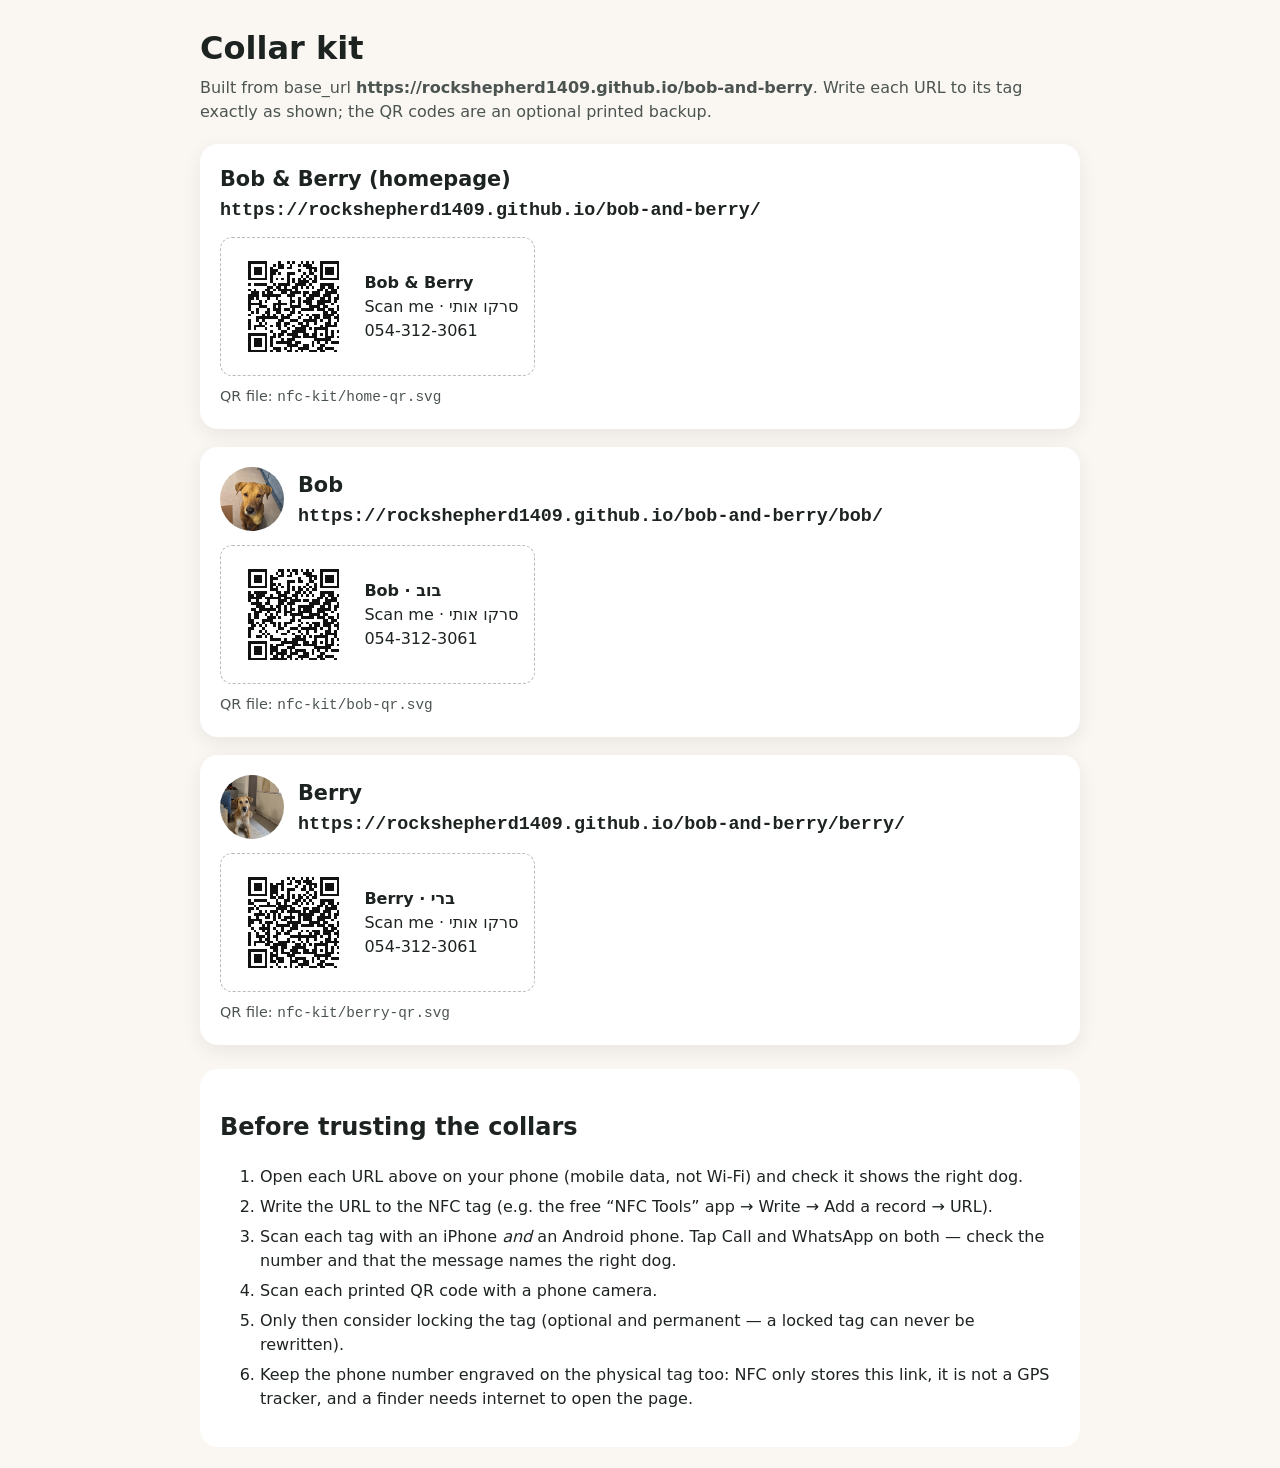
==== nfc-kit/index.html @ 7f9b74b9 "Bob & Berry NFC collar pages Static bilingual (English/Hebrew) site for Bob and Berry's NFC collar t" ====
<!doctype html><html lang="en"><head><meta charset="utf-8">
<meta name="viewport" content="width=device-width, initial-scale=1"><meta name="robots" content="noindex">
<title>Collar kit — Bob &amp; Berry</title>
<style>
body{font:16px/1.5 system-ui,-apple-system,"Segoe UI",Roboto,sans-serif;margin:0;padding:24px;background:#faf7f2;color:#1d2321}
main{max-width:880px;margin:0 auto} h1{margin:0 0 4px} .lead{color:#4b5451;margin:0 0 20px}
.kit-card{background:#fff;border-radius:18px;padding:20px;margin:0 0 18px;box-shadow:0 6px 20px rgba(0,0,0,.07);break-inside:avoid}
.kit-card header{display:flex;gap:14px;align-items:center} .kit-card img{width:64px;height:64px;border-radius:50%;object-fit:cover}
.kit-card h2{margin:0;font-size:1.3rem} .url{font:700 1.15rem/1.3 ui-monospace,Consolas,monospace;margin:4px 0 0;word-break:break-all;user-select:all}
.print-label{display:inline-flex;gap:14px;align-items:center;border:1.5px dashed #bbb;border-radius:12px;padding:12px 16px;margin-top:14px}
.qr svg{width:30mm;height:30mm;display:block} .file{color:#4b5451;font-size:.9rem;margin:10px 0 0}
ol li{margin:6px 0} .box{background:#fff;border-radius:18px;padding:20px;margin-top:24px}
@media print{body{background:#fff;padding:0} .box,.lead{display:none} .kit-card{box-shadow:none;border:1px solid #ddd}}
</style></head><body><main>
<h1>Collar kit</h1>
<p class="lead">Built from base_url <strong>https://rockshepherd1409.github.io/bob-and-berry</strong>. Write each URL to its tag exactly as shown; the QR codes are an optional printed backup.</p>
<section class="kit-card">
<header><div><h2>Bob &amp; Berry (homepage)</h2><p class="url">https://rockshepherd1409.github.io/bob-and-berry/</p></div></header>
<div class="print-label">
  <div class="qr"><svg xmlns="http://www.w3.org/2000/svg" viewBox="0 0 41 41" shape-rendering="crispEdges" role="img"><title>QR code for https://rockshepherd1409.github.io/bob-and-berry/</title><rect width="41" height="41" fill="#ffffff"/><path d="M4,4h7v1h-7zM15,4h1v1h-1zM18,4h1v1h-1zM20,4h1v1h-1zM23,4h1v1h-1zM25,4h1v1h-1zM27,4h1v1h-1zM30,4h7v1h-7zM4,5h1v1h-1zM10,5h1v1h-1zM13,5h1v1h-1zM15,5h2v1h-2zM19,5h1v1h-1zM22,5h1v1h-1zM24,5h3v1h-3zM30,5h1v1h-1zM36,5h1v1h-1zM4,6h1v1h-1zM6,6h3v1h-3zM10,6h1v1h-1zM12,6h1v1h-1zM15,6h2v1h-2zM18,6h2v1h-2zM25,6h4v1h-4zM30,6h1v1h-1zM32,6h3v1h-3zM36,6h1v1h-1zM4,7h1v1h-1zM6,7h3v1h-3zM10,7h1v1h-1zM12,7h3v1h-3zM22,7h1v1h-1zM26,7h1v1h-1zM28,7h1v1h-1zM30,7h1v1h-1zM32,7h3v1h-3zM36,7h1v1h-1zM4,8h1v1h-1zM6,8h3v1h-3zM10,8h1v1h-1zM12,8h2v1h-2zM15,8h1v1h-1zM18,8h3v1h-3zM24,8h1v1h-1zM26,8h2v1h-2zM30,8h1v1h-1zM32,8h3v1h-3zM36,8h1v1h-1zM4,9h1v1h-1zM10,9h1v1h-1zM12,9h1v1h-1zM18,9h1v1h-1zM23,9h1v1h-1zM25,9h1v1h-1zM28,9h1v1h-1zM30,9h1v1h-1zM36,9h1v1h-1zM4,10h7v1h-7zM12,10h1v1h-1zM14,10h1v1h-1zM16,10h1v1h-1zM18,10h1v1h-1zM20,10h1v1h-1zM22,10h1v1h-1zM24,10h1v1h-1zM26,10h1v1h-1zM28,10h1v1h-1zM30,10h7v1h-7zM12,11h1v1h-1zM18,11h1v1h-1zM20,11h1v1h-1zM22,11h4v1h-4zM27,11h2v1h-2zM4,12h1v1h-1zM6,12h5v1h-5zM13,12h1v1h-1zM15,12h4v1h-4zM21,12h4v1h-4zM26,12h1v1h-1zM30,12h5v1h-5zM11,13h2v1h-2zM14,13h2v1h-2zM17,13h1v1h-1zM20,13h2v1h-2zM23,13h1v1h-1zM25,13h1v1h-1zM27,13h1v1h-1zM30,13h2v1h-2zM33,13h2v1h-2zM36,13h1v1h-1zM4,14h1v1h-1zM6,14h1v1h-1zM10,14h2v1h-2zM13,14h1v1h-1zM15,14h5v1h-5zM21,14h1v1h-1zM29,14h2v1h-2zM32,14h1v1h-1zM34,14h2v1h-2zM5,15h3v1h-3zM9,15h1v1h-1zM11,15h2v1h-2zM16,15h2v1h-2zM19,15h4v1h-4zM24,15h2v1h-2zM27,15h3v1h-3zM32,15h4v1h-4zM4,16h4v1h-4zM9,16h7v1h-7zM18,16h3v1h-3zM24,16h1v1h-1zM26,16h4v1h-4zM31,16h3v1h-3zM36,16h1v1h-1zM4,17h2v1h-2zM7,17h1v1h-1zM11,17h1v1h-1zM14,17h1v1h-1zM19,17h1v1h-1zM22,17h1v1h-1zM25,17h3v1h-3zM30,17h2v1h-2zM33,17h1v1h-1zM35,17h2v1h-2zM4,18h1v1h-1zM8,18h1v1h-1zM10,18h1v1h-1zM15,18h1v1h-1zM19,18h2v1h-2zM22,18h1v1h-1zM24,18h3v1h-3zM29,18h5v1h-5zM35,18h1v1h-1zM4,19h5v1h-5zM13,19h5v1h-5zM19,19h1v1h-1zM22,19h1v1h-1zM25,19h2v1h-2zM29,19h3v1h-3zM34,19h1v1h-1zM4,20h1v1h-1zM8,20h3v1h-3zM13,20h1v1h-1zM15,20h1v1h-1zM19,20h4v1h-4zM26,20h4v1h-4zM31,20h2v1h-2zM36,20h1v1h-1zM4,21h1v1h-1zM7,21h1v1h-1zM11,21h1v1h-1zM13,21h3v1h-3zM17,21h2v1h-2zM20,21h1v1h-1zM23,21h5v1h-5zM29,21h3v1h-3zM33,21h2v1h-2zM36,21h1v1h-1zM5,22h1v1h-1zM7,22h1v1h-1zM10,22h2v1h-2zM14,22h2v1h-2zM19,22h2v1h-2zM22,22h1v1h-1zM31,22h2v1h-2zM34,22h2v1h-2zM4,23h1v1h-1zM9,23h1v1h-1zM11,23h1v1h-1zM13,23h1v1h-1zM16,23h1v1h-1zM18,23h2v1h-2zM23,23h1v1h-1zM25,23h1v1h-1zM27,23h3v1h-3zM31,23h4v1h-4zM36,23h1v1h-1zM7,24h8v1h-8zM16,24h3v1h-3zM22,24h1v1h-1zM26,24h1v1h-1zM28,24h2v1h-2zM31,24h3v1h-3zM35,24h2v1h-2zM4,25h1v1h-1zM7,25h1v1h-1zM9,25h1v1h-1zM15,25h2v1h-2zM19,25h3v1h-3zM24,25h5v1h-5zM30,25h1v1h-1zM33,25h1v1h-1zM36,25h1v1h-1zM4,26h1v1h-1zM8,26h1v1h-1zM10,26h1v1h-1zM14,26h2v1h-2zM17,26h2v1h-2zM22,26h2v1h-2zM25,26h1v1h-1zM28,26h1v1h-1zM32,26h2v1h-2zM35,26h1v1h-1zM4,27h1v1h-1zM6,27h4v1h-4zM12,27h1v1h-1zM14,27h2v1h-2zM17,27h1v1h-1zM20,27h1v1h-1zM23,27h3v1h-3zM30,27h1v1h-1zM32,27h4v1h-4zM4,28h1v1h-1zM6,28h1v1h-1zM10,28h1v1h-1zM15,28h1v1h-1zM18,28h1v1h-1zM21,28h4v1h-4zM26,28h1v1h-1zM28,28h5v1h-5zM12,29h1v1h-1zM16,29h2v1h-2zM20,29h5v1h-5zM28,29h1v1h-1zM32,29h1v1h-1zM34,29h1v1h-1zM36,29h1v1h-1zM4,30h7v1h-7zM13,30h1v1h-1zM15,30h2v1h-2zM18,30h4v1h-4zM24,30h2v1h-2zM27,30h2v1h-2zM30,30h1v1h-1zM32,30h1v1h-1zM34,30h1v1h-1zM4,31h1v1h-1zM10,31h1v1h-1zM12,31h2v1h-2zM15,31h1v1h-1zM20,31h3v1h-3zM24,31h5v1h-5zM32,31h3v1h-3zM36,31h1v1h-1zM4,32h1v1h-1zM6,32h3v1h-3zM10,32h1v1h-1zM12,32h1v1h-1zM16,32h1v1h-1zM18,32h3v1h-3zM28,32h6v1h-6zM4,33h1v1h-1zM6,33h3v1h-3zM10,33h1v1h-1zM12,33h1v1h-1zM14,33h6v1h-6zM21,33h2v1h-2zM27,33h1v1h-1zM29,33h1v1h-1zM32,33h1v1h-1zM34,33h3v1h-3zM4,34h1v1h-1zM6,34h3v1h-3zM10,34h1v1h-1zM12,34h1v1h-1zM18,34h4v1h-4zM24,34h2v1h-2zM27,34h1v1h-1zM30,34h2v1h-2zM4,35h1v1h-1zM10,35h1v1h-1zM13,35h3v1h-3zM17,35h1v1h-1zM19,35h1v1h-1zM22,35h4v1h-4zM29,35h2v1h-2zM32,35h3v1h-3zM4,36h7v1h-7zM12,36h1v1h-1zM14,36h2v1h-2zM18,36h2v1h-2zM21,36h1v1h-1zM23,36h1v1h-1zM26,36h3v1h-3zM30,36h2v1h-2zM35,36h1v1h-1z" fill="#111111"/></svg></div>
  <p><strong>Bob &amp; Berry</strong><br>
  Scan me · סרקו אותי<br><span dir="ltr">054-312-3061</span></p>
</div>
<p class="file">QR file: <code>nfc-kit/home-qr.svg</code></p>
</section><section class="kit-card">
<header><img src="../public/photos/bob/sitting-c17e12-480.jpg" alt="" style="object-position:50% 52%"><div><h2>Bob</h2><p class="url">https://rockshepherd1409.github.io/bob-and-berry/bob/</p></div></header>
<div class="print-label">
  <div class="qr"><svg xmlns="http://www.w3.org/2000/svg" viewBox="0 0 41 41" shape-rendering="crispEdges" role="img"><title>QR code for https://rockshepherd1409.github.io/bob-and-berry/bob/</title><rect width="41" height="41" fill="#ffffff"/><path d="M4,4h7v1h-7zM15,4h2v1h-2zM18,4h1v1h-1zM20,4h2v1h-2zM23,4h1v1h-1zM25,4h1v1h-1zM27,4h1v1h-1zM30,4h7v1h-7zM4,5h1v1h-1zM10,5h1v1h-1zM14,5h1v1h-1zM16,5h1v1h-1zM19,5h1v1h-1zM21,5h1v1h-1zM24,5h3v1h-3zM30,5h1v1h-1zM36,5h1v1h-1zM4,6h1v1h-1zM6,6h3v1h-3zM10,6h1v1h-1zM12,6h1v1h-1zM15,6h2v1h-2zM18,6h2v1h-2zM25,6h4v1h-4zM30,6h1v1h-1zM32,6h3v1h-3zM36,6h1v1h-1zM4,7h1v1h-1zM6,7h3v1h-3zM10,7h1v1h-1zM12,7h3v1h-3zM22,7h1v1h-1zM26,7h1v1h-1zM28,7h1v1h-1zM30,7h1v1h-1zM32,7h3v1h-3zM36,7h1v1h-1zM4,8h1v1h-1zM6,8h3v1h-3zM10,8h1v1h-1zM12,8h1v1h-1zM18,8h3v1h-3zM22,8h2v1h-2zM26,8h2v1h-2zM30,8h1v1h-1zM32,8h3v1h-3zM36,8h1v1h-1zM4,9h1v1h-1zM10,9h1v1h-1zM12,9h2v1h-2zM15,9h1v1h-1zM18,9h1v1h-1zM25,9h1v1h-1zM28,9h1v1h-1zM30,9h1v1h-1zM36,9h1v1h-1zM4,10h7v1h-7zM12,10h1v1h-1zM14,10h1v1h-1zM16,10h1v1h-1zM18,10h1v1h-1zM20,10h1v1h-1zM22,10h1v1h-1zM24,10h1v1h-1zM26,10h1v1h-1zM28,10h1v1h-1zM30,10h7v1h-7zM12,11h3v1h-3zM18,11h1v1h-1zM20,11h1v1h-1zM22,11h2v1h-2zM25,11h1v1h-1zM27,11h2v1h-2zM4,12h1v1h-1zM6,12h5v1h-5zM14,12h2v1h-2zM17,12h2v1h-2zM21,12h2v1h-2zM24,12h1v1h-1zM26,12h1v1h-1zM30,12h5v1h-5zM4,13h2v1h-2zM7,13h3v1h-3zM12,13h1v1h-1zM15,13h3v1h-3zM20,13h2v1h-2zM23,13h1v1h-1zM25,13h1v1h-1zM27,13h1v1h-1zM30,13h2v1h-2zM33,13h2v1h-2zM36,13h1v1h-1zM4,14h5v1h-5zM10,14h6v1h-6zM17,14h3v1h-3zM21,14h1v1h-1zM29,14h2v1h-2zM32,14h1v1h-1zM34,14h2v1h-2zM4,15h1v1h-1zM7,15h1v1h-1zM11,15h1v1h-1zM15,15h3v1h-3zM19,15h4v1h-4zM24,15h2v1h-2zM27,15h3v1h-3zM32,15h4v1h-4zM5,16h4v1h-4zM10,16h2v1h-2zM15,16h2v1h-2zM18,16h3v1h-3zM26,16h4v1h-4zM31,16h3v1h-3zM36,16h1v1h-1zM7,17h3v1h-3zM12,17h1v1h-1zM14,17h2v1h-2zM17,17h1v1h-1zM19,17h1v1h-1zM22,17h6v1h-6zM30,17h2v1h-2zM33,17h1v1h-1zM35,17h2v1h-2zM5,18h2v1h-2zM8,18h6v1h-6zM15,18h1v1h-1zM17,18h1v1h-1zM19,18h2v1h-2zM22,18h1v1h-1zM24,18h3v1h-3zM29,18h5v1h-5zM35,18h1v1h-1zM6,19h3v1h-3zM11,19h1v1h-1zM14,19h2v1h-2zM17,19h3v1h-3zM22,19h5v1h-5zM29,19h3v1h-3zM34,19h1v1h-1zM4,20h1v1h-1zM6,20h2v1h-2zM10,20h1v1h-1zM12,20h1v1h-1zM14,20h1v1h-1zM17,20h1v1h-1zM19,20h5v1h-5zM26,20h4v1h-4zM31,20h2v1h-2zM36,20h1v1h-1zM4,21h1v1h-1zM6,21h2v1h-2zM11,21h3v1h-3zM15,21h1v1h-1zM20,21h1v1h-1zM23,21h5v1h-5zM29,21h3v1h-3zM33,21h2v1h-2zM36,21h1v1h-1zM4,22h2v1h-2zM9,22h4v1h-4zM19,22h2v1h-2zM22,22h1v1h-1zM31,22h2v1h-2zM34,22h2v1h-2zM4,23h2v1h-2zM7,23h1v1h-1zM9,23h1v1h-1zM12,23h2v1h-2zM15,23h1v1h-1zM17,23h3v1h-3zM23,23h1v1h-1zM25,23h1v1h-1zM27,23h3v1h-3zM31,23h4v1h-4zM36,23h1v1h-1zM5,24h2v1h-2zM8,24h1v1h-1zM10,24h1v1h-1zM13,24h1v1h-1zM15,24h1v1h-1zM17,24h1v1h-1zM22,24h1v1h-1zM26,24h1v1h-1zM28,24h2v1h-2zM31,24h3v1h-3zM35,24h2v1h-2zM4,25h2v1h-2zM9,25h1v1h-1zM15,25h2v1h-2zM19,25h3v1h-3zM23,25h6v1h-6zM30,25h1v1h-1zM33,25h1v1h-1zM36,25h1v1h-1zM4,26h1v1h-1zM8,26h1v1h-1zM10,26h1v1h-1zM14,26h1v1h-1zM18,26h1v1h-1zM22,26h1v1h-1zM25,26h1v1h-1zM28,26h1v1h-1zM32,26h2v1h-2zM35,26h1v1h-1zM4,27h1v1h-1zM9,27h1v1h-1zM11,27h1v1h-1zM16,27h2v1h-2zM20,27h1v1h-1zM23,27h1v1h-1zM25,27h1v1h-1zM30,27h1v1h-1zM32,27h4v1h-4zM4,28h1v1h-1zM7,28h2v1h-2zM10,28h1v1h-1zM12,28h1v1h-1zM21,28h2v1h-2zM24,28h1v1h-1zM26,28h1v1h-1zM28,28h5v1h-5zM35,28h1v1h-1zM12,29h4v1h-4zM17,29h1v1h-1zM20,29h5v1h-5zM28,29h1v1h-1zM32,29h1v1h-1zM34,29h1v1h-1zM36,29h1v1h-1zM4,30h7v1h-7zM16,30h6v1h-6zM24,30h2v1h-2zM27,30h2v1h-2zM30,30h1v1h-1zM32,30h1v1h-1zM34,30h1v1h-1zM4,31h1v1h-1zM10,31h1v1h-1zM12,31h1v1h-1zM14,31h3v1h-3zM20,31h3v1h-3zM24,31h5v1h-5zM32,31h3v1h-3zM36,31h1v1h-1zM4,32h1v1h-1zM6,32h3v1h-3zM10,32h1v1h-1zM12,32h3v1h-3zM18,32h3v1h-3zM28,32h6v1h-6zM4,33h1v1h-1zM6,33h3v1h-3zM10,33h1v1h-1zM12,33h3v1h-3zM16,33h2v1h-2zM19,33h1v1h-1zM21,33h4v1h-4zM27,33h1v1h-1zM29,33h1v1h-1zM32,33h1v1h-1zM34,33h3v1h-3zM4,34h1v1h-1zM6,34h3v1h-3zM10,34h1v1h-1zM12,34h1v1h-1zM14,34h4v1h-4zM19,34h3v1h-3zM24,34h2v1h-2zM27,34h1v1h-1zM30,34h2v1h-2zM4,35h1v1h-1zM10,35h1v1h-1zM13,35h2v1h-2zM16,35h1v1h-1zM18,35h2v1h-2zM22,35h4v1h-4zM29,35h2v1h-2zM32,35h3v1h-3zM4,36h7v1h-7zM12,36h6v1h-6zM19,36h1v1h-1zM21,36h1v1h-1zM23,36h1v1h-1zM26,36h3v1h-3zM30,36h2v1h-2zM35,36h1v1h-1z" fill="#111111"/></svg></div>
  <p><strong>Bob · בוב</strong><br>
  Scan me · סרקו אותי<br><span dir="ltr">054-312-3061</span></p>
</div>
<p class="file">QR file: <code>nfc-kit/bob-qr.svg</code></p>
</section><section class="kit-card">
<header><img src="../public/photos/berry/rug-3b5ab8-480.jpg" alt="" style="object-position:40% 42%"><div><h2>Berry</h2><p class="url">https://rockshepherd1409.github.io/bob-and-berry/berry/</p></div></header>
<div class="print-label">
  <div class="qr"><svg xmlns="http://www.w3.org/2000/svg" viewBox="0 0 41 41" shape-rendering="crispEdges" role="img"><title>QR code for https://rockshepherd1409.github.io/bob-and-berry/berry/</title><rect width="41" height="41" fill="#ffffff"/><path d="M4,4h7v1h-7zM18,4h1v1h-1zM20,4h1v1h-1zM23,4h1v1h-1zM25,4h1v1h-1zM27,4h1v1h-1zM30,4h7v1h-7zM4,5h1v1h-1zM10,5h1v1h-1zM16,5h1v1h-1zM19,5h1v1h-1zM21,5h2v1h-2zM24,5h3v1h-3zM30,5h1v1h-1zM36,5h1v1h-1zM4,6h1v1h-1zM6,6h3v1h-3zM10,6h1v1h-1zM12,6h1v1h-1zM14,6h3v1h-3zM18,6h2v1h-2zM22,6h1v1h-1zM25,6h4v1h-4zM30,6h1v1h-1zM32,6h3v1h-3zM36,6h1v1h-1zM4,7h1v1h-1zM6,7h3v1h-3zM10,7h1v1h-1zM12,7h3v1h-3zM16,7h1v1h-1zM21,7h1v1h-1zM24,7h1v1h-1zM26,7h1v1h-1zM28,7h1v1h-1zM30,7h1v1h-1zM32,7h3v1h-3zM36,7h1v1h-1zM4,8h1v1h-1zM6,8h3v1h-3zM10,8h1v1h-1zM12,8h3v1h-3zM16,8h1v1h-1zM18,8h3v1h-3zM23,8h2v1h-2zM26,8h2v1h-2zM30,8h1v1h-1zM32,8h3v1h-3zM36,8h1v1h-1zM4,9h1v1h-1zM10,9h1v1h-1zM12,9h3v1h-3zM18,9h1v1h-1zM25,9h1v1h-1zM28,9h1v1h-1zM30,9h1v1h-1zM36,9h1v1h-1zM4,10h7v1h-7zM12,10h1v1h-1zM14,10h1v1h-1zM16,10h1v1h-1zM18,10h1v1h-1zM20,10h1v1h-1zM22,10h1v1h-1zM24,10h1v1h-1zM26,10h1v1h-1zM28,10h1v1h-1zM30,10h7v1h-7zM12,11h2v1h-2zM15,11h2v1h-2zM18,11h1v1h-1zM20,11h1v1h-1zM22,11h2v1h-2zM25,11h1v1h-1zM27,11h2v1h-2zM4,12h1v1h-1zM6,12h5v1h-5zM14,12h1v1h-1zM17,12h2v1h-2zM21,12h2v1h-2zM24,12h1v1h-1zM26,12h1v1h-1zM30,12h5v1h-5zM4,13h2v1h-2zM11,13h1v1h-1zM14,13h2v1h-2zM17,13h1v1h-1zM20,13h2v1h-2zM23,13h1v1h-1zM25,13h1v1h-1zM27,13h1v1h-1zM30,13h2v1h-2zM33,13h2v1h-2zM36,13h1v1h-1zM6,14h1v1h-1zM8,14h6v1h-6zM15,14h5v1h-5zM22,14h1v1h-1zM29,14h2v1h-2zM32,14h1v1h-1zM34,14h2v1h-2zM4,15h2v1h-2zM7,15h1v1h-1zM14,15h4v1h-4zM19,15h2v1h-2zM24,15h2v1h-2zM27,15h3v1h-3zM32,15h4v1h-4zM4,16h1v1h-1zM8,16h1v1h-1zM10,16h1v1h-1zM12,16h3v1h-3zM16,16h1v1h-1zM18,16h5v1h-5zM24,16h1v1h-1zM26,16h4v1h-4zM31,16h3v1h-3zM36,16h1v1h-1zM6,17h4v1h-4zM11,17h1v1h-1zM13,17h1v1h-1zM15,17h1v1h-1zM19,17h1v1h-1zM22,17h6v1h-6zM30,17h2v1h-2zM33,17h1v1h-1zM35,17h2v1h-2zM4,18h1v1h-1zM7,18h1v1h-1zM10,18h2v1h-2zM13,18h1v1h-1zM15,18h1v1h-1zM17,18h4v1h-4zM22,18h1v1h-1zM24,18h3v1h-3zM29,18h5v1h-5zM35,18h1v1h-1zM4,19h5v1h-5zM13,19h1v1h-1zM16,19h2v1h-2zM19,19h1v1h-1zM22,19h1v1h-1zM24,19h3v1h-3zM29,19h3v1h-3zM34,19h1v1h-1zM4,20h2v1h-2zM8,20h1v1h-1zM10,20h3v1h-3zM14,20h1v1h-1zM18,20h5v1h-5zM26,20h4v1h-4zM31,20h2v1h-2zM36,20h1v1h-1zM4,21h1v1h-1zM9,21h1v1h-1zM11,21h1v1h-1zM14,21h5v1h-5zM20,21h2v1h-2zM23,21h5v1h-5zM29,21h3v1h-3zM33,21h2v1h-2zM36,21h1v1h-1zM5,22h1v1h-1zM8,22h4v1h-4zM13,22h1v1h-1zM16,22h1v1h-1zM19,22h3v1h-3zM31,22h2v1h-2zM34,22h2v1h-2zM6,23h1v1h-1zM9,23h1v1h-1zM11,23h1v1h-1zM14,23h1v1h-1zM16,23h1v1h-1zM18,23h2v1h-2zM23,23h1v1h-1zM25,23h1v1h-1zM27,23h3v1h-3zM31,23h4v1h-4zM36,23h1v1h-1zM4,24h1v1h-1zM7,24h1v1h-1zM10,24h2v1h-2zM14,24h2v1h-2zM17,24h2v1h-2zM22,24h1v1h-1zM26,24h1v1h-1zM28,24h2v1h-2zM31,24h3v1h-3zM35,24h2v1h-2zM4,25h1v1h-1zM7,25h3v1h-3zM11,25h1v1h-1zM13,25h2v1h-2zM19,25h10v1h-10zM30,25h1v1h-1zM33,25h1v1h-1zM36,25h1v1h-1zM4,26h1v1h-1zM8,26h1v1h-1zM10,26h2v1h-2zM14,26h1v1h-1zM18,26h1v1h-1zM22,26h1v1h-1zM25,26h1v1h-1zM28,26h1v1h-1zM32,26h2v1h-2zM35,26h1v1h-1zM4,27h1v1h-1zM6,27h4v1h-4zM11,27h2v1h-2zM15,27h4v1h-4zM20,27h1v1h-1zM23,27h1v1h-1zM25,27h1v1h-1zM30,27h1v1h-1zM32,27h5v1h-5zM4,28h1v1h-1zM6,28h1v1h-1zM10,28h2v1h-2zM13,28h5v1h-5zM21,28h2v1h-2zM24,28h1v1h-1zM26,28h1v1h-1zM28,28h5v1h-5zM35,28h1v1h-1zM12,29h3v1h-3zM16,29h2v1h-2zM20,29h5v1h-5zM28,29h1v1h-1zM32,29h1v1h-1zM34,29h1v1h-1zM36,29h1v1h-1zM4,30h7v1h-7zM13,30h2v1h-2zM16,30h1v1h-1zM19,30h3v1h-3zM24,30h2v1h-2zM27,30h2v1h-2zM30,30h1v1h-1zM32,30h1v1h-1zM34,30h1v1h-1zM4,31h1v1h-1zM10,31h1v1h-1zM12,31h1v1h-1zM14,31h1v1h-1zM16,31h3v1h-3zM20,31h3v1h-3zM24,31h5v1h-5zM32,31h3v1h-3zM36,31h1v1h-1zM4,32h1v1h-1zM6,32h3v1h-3zM10,32h1v1h-1zM12,32h3v1h-3zM18,32h3v1h-3zM28,32h6v1h-6zM4,33h1v1h-1zM6,33h3v1h-3zM10,33h1v1h-1zM12,33h1v1h-1zM14,33h3v1h-3zM19,33h1v1h-1zM21,33h4v1h-4zM27,33h1v1h-1zM29,33h1v1h-1zM32,33h1v1h-1zM34,33h3v1h-3zM4,34h1v1h-1zM6,34h3v1h-3zM10,34h1v1h-1zM12,34h2v1h-2zM15,34h2v1h-2zM19,34h3v1h-3zM24,34h2v1h-2zM27,34h1v1h-1zM30,34h2v1h-2zM4,35h1v1h-1zM10,35h1v1h-1zM14,35h1v1h-1zM19,35h1v1h-1zM22,35h4v1h-4zM29,35h2v1h-2zM32,35h3v1h-3zM4,36h7v1h-7zM12,36h1v1h-1zM15,36h1v1h-1zM17,36h1v1h-1zM19,36h1v1h-1zM21,36h1v1h-1zM23,36h1v1h-1zM26,36h3v1h-3zM30,36h2v1h-2zM35,36h1v1h-1z" fill="#111111"/></svg></div>
  <p><strong>Berry · ברי</strong><br>
  Scan me · סרקו אותי<br><span dir="ltr">054-312-3061</span></p>
</div>
<p class="file">QR file: <code>nfc-kit/berry-qr.svg</code></p>
</section>
<section class="box"><h2>Before trusting the collars</h2><ol>
<li>Open each URL above on your phone (mobile data, not Wi-Fi) and check it shows the right dog.</li>
<li>Write the URL to the NFC tag (e.g. the free “NFC Tools” app → Write → Add a record → URL).</li>
<li>Scan each tag with an iPhone <em>and</em> an Android phone. Tap Call and WhatsApp on both — check the number and that the message names the right dog.</li>
<li>Scan each printed QR code with a phone camera.</li>
<li>Only then consider locking the tag (optional and permanent — a locked tag can never be rewritten).</li>
<li>Keep the phone number engraved on the physical tag too: NFC only stores this link, it is not a GPS tracker, and a finder needs internet to open the page.</li>
</ol></section>
</main></body></html>
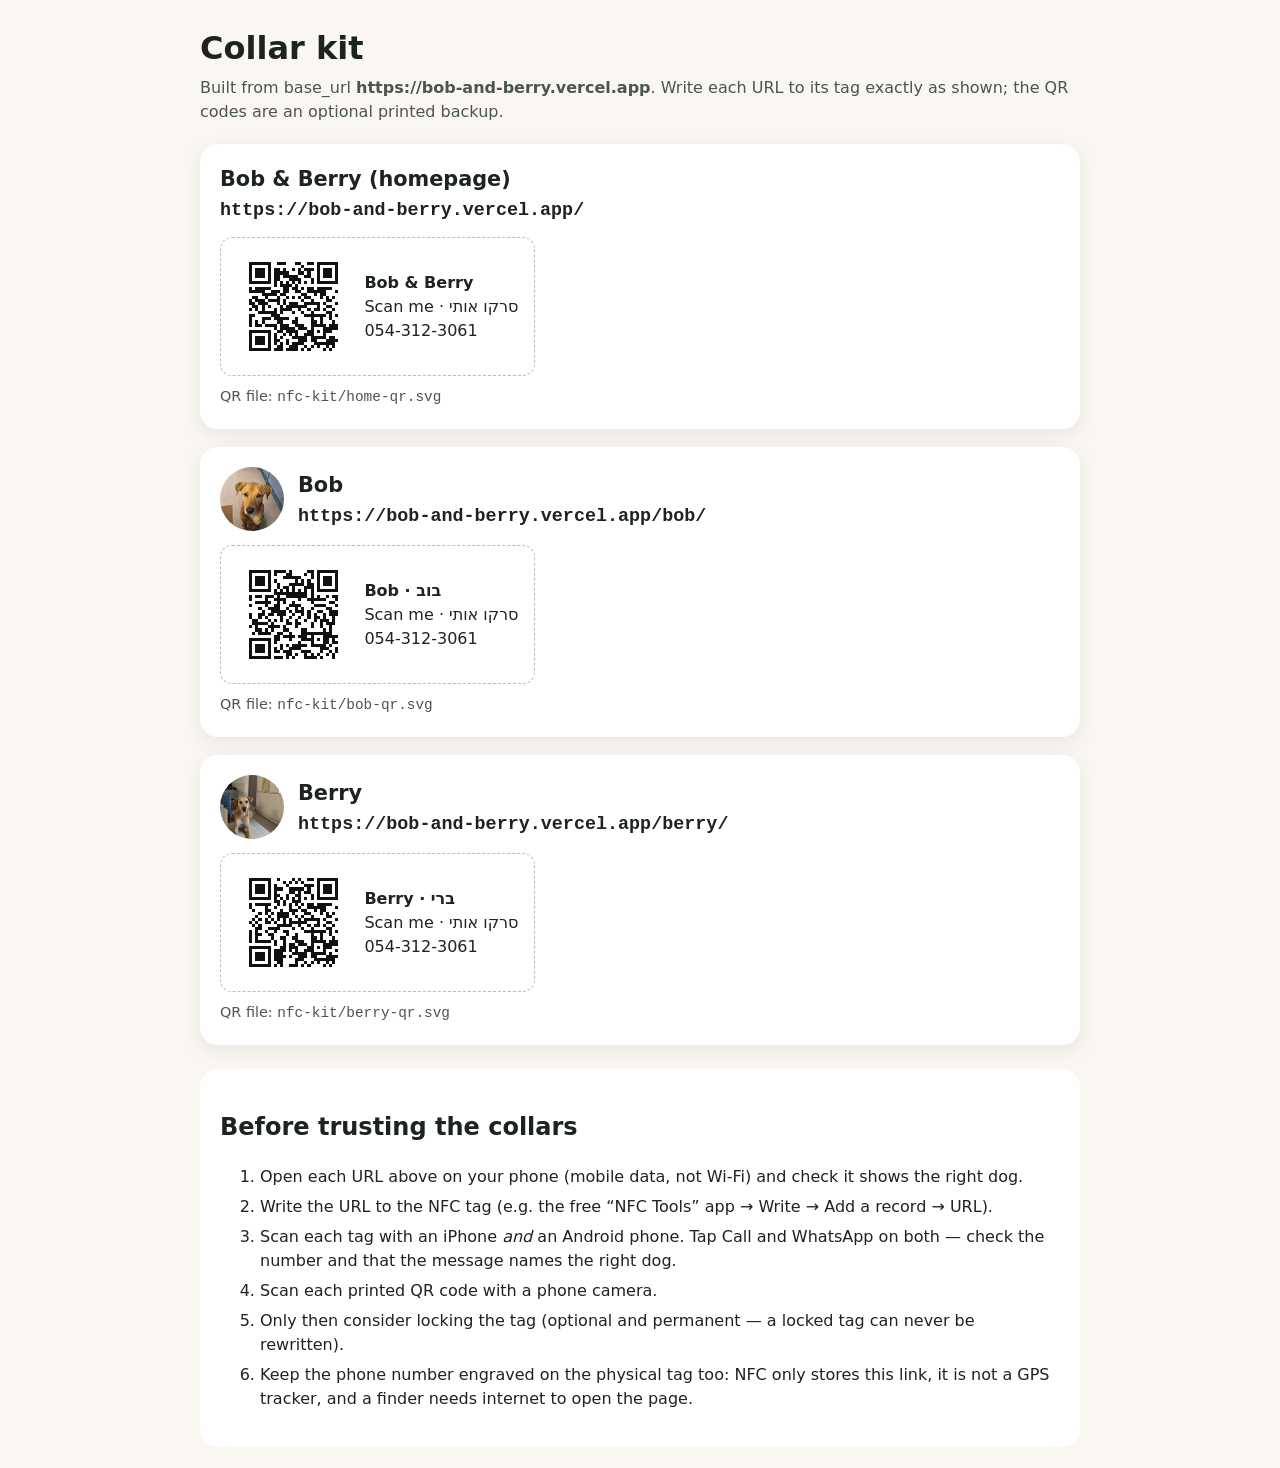
==== commit 6566c806: "Publish on Vercel as the primary address; add Berry's markings - Vercel (bob-and-berry.vercel.app) i" ====
--- a/nfc-kit/index.html
+++ b/nfc-kit/index.html
@@ -13,27 +13,27 @@
 @media print{body{background:#fff;padding:0} .box,.lead{display:none} .kit-card{box-shadow:none;border:1px solid #ddd}}
 </style></head><body><main>
 <h1>Collar kit</h1>
-<p class="lead">Built from base_url <strong>https://rockshepherd1409.github.io/bob-and-berry</strong>. Write each URL to its tag exactly as shown; the QR codes are an optional printed backup.</p>
+<p class="lead">Built from base_url <strong>https://bob-and-berry.vercel.app</strong>. Write each URL to its tag exactly as shown; the QR codes are an optional printed backup.</p>
 <section class="kit-card">
-<header><div><h2>Bob &amp; Berry (homepage)</h2><p class="url">https://rockshepherd1409.github.io/bob-and-berry/</p></div></header>
+<header><div><h2>Bob &amp; Berry (homepage)</h2><p class="url">https://bob-and-berry.vercel.app/</p></div></header>
 <div class="print-label">
-  <div class="qr"><svg xmlns="http://www.w3.org/2000/svg" viewBox="0 0 41 41" shape-rendering="crispEdges" role="img"><title>QR code for https://rockshepherd1409.github.io/bob-and-berry/</title><rect width="41" height="41" fill="#ffffff"/><path d="M4,4h7v1h-7zM15,4h1v1h-1zM18,4h1v1h-1zM20,4h1v1h-1zM23,4h1v1h-1zM25,4h1v1h-1zM27,4h1v1h-1zM30,4h7v1h-7zM4,5h1v1h-1zM10,5h1v1h-1zM13,5h1v1h-1zM15,5h2v1h-2zM19,5h1v1h-1zM22,5h1v1h-1zM24,5h3v1h-3zM30,5h1v1h-1zM36,5h1v1h-1zM4,6h1v1h-1zM6,6h3v1h-3zM10,6h1v1h-1zM12,6h1v1h-1zM15,6h2v1h-2zM18,6h2v1h-2zM25,6h4v1h-4zM30,6h1v1h-1zM32,6h3v1h-3zM36,6h1v1h-1zM4,7h1v1h-1zM6,7h3v1h-3zM10,7h1v1h-1zM12,7h3v1h-3zM22,7h1v1h-1zM26,7h1v1h-1zM28,7h1v1h-1zM30,7h1v1h-1zM32,7h3v1h-3zM36,7h1v1h-1zM4,8h1v1h-1zM6,8h3v1h-3zM10,8h1v1h-1zM12,8h2v1h-2zM15,8h1v1h-1zM18,8h3v1h-3zM24,8h1v1h-1zM26,8h2v1h-2zM30,8h1v1h-1zM32,8h3v1h-3zM36,8h1v1h-1zM4,9h1v1h-1zM10,9h1v1h-1zM12,9h1v1h-1zM18,9h1v1h-1zM23,9h1v1h-1zM25,9h1v1h-1zM28,9h1v1h-1zM30,9h1v1h-1zM36,9h1v1h-1zM4,10h7v1h-7zM12,10h1v1h-1zM14,10h1v1h-1zM16,10h1v1h-1zM18,10h1v1h-1zM20,10h1v1h-1zM22,10h1v1h-1zM24,10h1v1h-1zM26,10h1v1h-1zM28,10h1v1h-1zM30,10h7v1h-7zM12,11h1v1h-1zM18,11h1v1h-1zM20,11h1v1h-1zM22,11h4v1h-4zM27,11h2v1h-2zM4,12h1v1h-1zM6,12h5v1h-5zM13,12h1v1h-1zM15,12h4v1h-4zM21,12h4v1h-4zM26,12h1v1h-1zM30,12h5v1h-5zM11,13h2v1h-2zM14,13h2v1h-2zM17,13h1v1h-1zM20,13h2v1h-2zM23,13h1v1h-1zM25,13h1v1h-1zM27,13h1v1h-1zM30,13h2v1h-2zM33,13h2v1h-2zM36,13h1v1h-1zM4,14h1v1h-1zM6,14h1v1h-1zM10,14h2v1h-2zM13,14h1v1h-1zM15,14h5v1h-5zM21,14h1v1h-1zM29,14h2v1h-2zM32,14h1v1h-1zM34,14h2v1h-2zM5,15h3v1h-3zM9,15h1v1h-1zM11,15h2v1h-2zM16,15h2v1h-2zM19,15h4v1h-4zM24,15h2v1h-2zM27,15h3v1h-3zM32,15h4v1h-4zM4,16h4v1h-4zM9,16h7v1h-7zM18,16h3v1h-3zM24,16h1v1h-1zM26,16h4v1h-4zM31,16h3v1h-3zM36,16h1v1h-1zM4,17h2v1h-2zM7,17h1v1h-1zM11,17h1v1h-1zM14,17h1v1h-1zM19,17h1v1h-1zM22,17h1v1h-1zM25,17h3v1h-3zM30,17h2v1h-2zM33,17h1v1h-1zM35,17h2v1h-2zM4,18h1v1h-1zM8,18h1v1h-1zM10,18h1v1h-1zM15,18h1v1h-1zM19,18h2v1h-2zM22,18h1v1h-1zM24,18h3v1h-3zM29,18h5v1h-5zM35,18h1v1h-1zM4,19h5v1h-5zM13,19h5v1h-5zM19,19h1v1h-1zM22,19h1v1h-1zM25,19h2v1h-2zM29,19h3v1h-3zM34,19h1v1h-1zM4,20h1v1h-1zM8,20h3v1h-3zM13,20h1v1h-1zM15,20h1v1h-1zM19,20h4v1h-4zM26,20h4v1h-4zM31,20h2v1h-2zM36,20h1v1h-1zM4,21h1v1h-1zM7,21h1v1h-1zM11,21h1v1h-1zM13,21h3v1h-3zM17,21h2v1h-2zM20,21h1v1h-1zM23,21h5v1h-5zM29,21h3v1h-3zM33,21h2v1h-2zM36,21h1v1h-1zM5,22h1v1h-1zM7,22h1v1h-1zM10,22h2v1h-2zM14,22h2v1h-2zM19,22h2v1h-2zM22,22h1v1h-1zM31,22h2v1h-2zM34,22h2v1h-2zM4,23h1v1h-1zM9,23h1v1h-1zM11,23h1v1h-1zM13,23h1v1h-1zM16,23h1v1h-1zM18,23h2v1h-2zM23,23h1v1h-1zM25,23h1v1h-1zM27,23h3v1h-3zM31,23h4v1h-4zM36,23h1v1h-1zM7,24h8v1h-8zM16,24h3v1h-3zM22,24h1v1h-1zM26,24h1v1h-1zM28,24h2v1h-2zM31,24h3v1h-3zM35,24h2v1h-2zM4,25h1v1h-1zM7,25h1v1h-1zM9,25h1v1h-1zM15,25h2v1h-2zM19,25h3v1h-3zM24,25h5v1h-5zM30,25h1v1h-1zM33,25h1v1h-1zM36,25h1v1h-1zM4,26h1v1h-1zM8,26h1v1h-1zM10,26h1v1h-1zM14,26h2v1h-2zM17,26h2v1h-2zM22,26h2v1h-2zM25,26h1v1h-1zM28,26h1v1h-1zM32,26h2v1h-2zM35,26h1v1h-1zM4,27h1v1h-1zM6,27h4v1h-4zM12,27h1v1h-1zM14,27h2v1h-2zM17,27h1v1h-1zM20,27h1v1h-1zM23,27h3v1h-3zM30,27h1v1h-1zM32,27h4v1h-4zM4,28h1v1h-1zM6,28h1v1h-1zM10,28h1v1h-1zM15,28h1v1h-1zM18,28h1v1h-1zM21,28h4v1h-4zM26,28h1v1h-1zM28,28h5v1h-5zM12,29h1v1h-1zM16,29h2v1h-2zM20,29h5v1h-5zM28,29h1v1h-1zM32,29h1v1h-1zM34,29h1v1h-1zM36,29h1v1h-1zM4,30h7v1h-7zM13,30h1v1h-1zM15,30h2v1h-2zM18,30h4v1h-4zM24,30h2v1h-2zM27,30h2v1h-2zM30,30h1v1h-1zM32,30h1v1h-1zM34,30h1v1h-1zM4,31h1v1h-1zM10,31h1v1h-1zM12,31h2v1h-2zM15,31h1v1h-1zM20,31h3v1h-3zM24,31h5v1h-5zM32,31h3v1h-3zM36,31h1v1h-1zM4,32h1v1h-1zM6,32h3v1h-3zM10,32h1v1h-1zM12,32h1v1h-1zM16,32h1v1h-1zM18,32h3v1h-3zM28,32h6v1h-6zM4,33h1v1h-1zM6,33h3v1h-3zM10,33h1v1h-1zM12,33h1v1h-1zM14,33h6v1h-6zM21,33h2v1h-2zM27,33h1v1h-1zM29,33h1v1h-1zM32,33h1v1h-1zM34,33h3v1h-3zM4,34h1v1h-1zM6,34h3v1h-3zM10,34h1v1h-1zM12,34h1v1h-1zM18,34h4v1h-4zM24,34h2v1h-2zM27,34h1v1h-1zM30,34h2v1h-2zM4,35h1v1h-1zM10,35h1v1h-1zM13,35h3v1h-3zM17,35h1v1h-1zM19,35h1v1h-1zM22,35h4v1h-4zM29,35h2v1h-2zM32,35h3v1h-3zM4,36h7v1h-7zM12,36h1v1h-1zM14,36h2v1h-2zM18,36h2v1h-2zM21,36h1v1h-1zM23,36h1v1h-1zM26,36h3v1h-3zM30,36h2v1h-2zM35,36h1v1h-1z" fill="#111111"/></svg></div>
+  <div class="qr"><svg xmlns="http://www.w3.org/2000/svg" viewBox="0 0 37 37" shape-rendering="crispEdges" role="img"><title>QR code for https://bob-and-berry.vercel.app/</title><rect width="37" height="37" fill="#ffffff"/><path d="M4,4h7v1h-7zM13,4h3v1h-3zM19,4h2v1h-2zM23,4h2v1h-2zM26,4h7v1h-7zM4,5h1v1h-1zM10,5h1v1h-1zM21,5h1v1h-1zM26,5h1v1h-1zM32,5h1v1h-1zM4,6h1v1h-1zM6,6h3v1h-3zM10,6h1v1h-1zM12,6h2v1h-2zM15,6h1v1h-1zM18,6h1v1h-1zM20,6h1v1h-1zM22,6h3v1h-3zM26,6h1v1h-1zM28,6h3v1h-3zM32,6h1v1h-1zM4,7h1v1h-1zM6,7h3v1h-3zM10,7h1v1h-1zM12,7h5v1h-5zM20,7h2v1h-2zM23,7h1v1h-1zM26,7h1v1h-1zM28,7h3v1h-3zM32,7h1v1h-1zM4,8h1v1h-1zM6,8h3v1h-3zM10,8h1v1h-1zM12,8h2v1h-2zM15,8h5v1h-5zM22,8h2v1h-2zM26,8h1v1h-1zM28,8h3v1h-3zM32,8h1v1h-1zM4,9h1v1h-1zM10,9h1v1h-1zM12,9h2v1h-2zM17,9h4v1h-4zM24,9h1v1h-1zM26,9h1v1h-1zM32,9h1v1h-1zM4,10h7v1h-7zM12,10h1v1h-1zM14,10h1v1h-1zM16,10h1v1h-1zM18,10h1v1h-1zM20,10h1v1h-1zM22,10h1v1h-1zM24,10h1v1h-1zM26,10h7v1h-7zM12,11h1v1h-1zM14,11h4v1h-4zM19,11h1v1h-1zM4,12h1v1h-1zM6,12h5v1h-5zM15,12h2v1h-2zM18,12h2v1h-2zM21,12h1v1h-1zM23,12h2v1h-2zM26,12h5v1h-5zM4,13h5v1h-5zM11,13h3v1h-3zM15,13h2v1h-2zM19,13h2v1h-2zM23,13h6v1h-6zM32,13h1v1h-1zM8,14h5v1h-5zM14,14h2v1h-2zM21,14h2v1h-2zM25,14h1v1h-1zM27,14h2v1h-2zM5,15h2v1h-2zM9,15h1v1h-1zM13,15h1v1h-1zM16,15h1v1h-1zM18,15h1v1h-1zM20,15h1v1h-1zM22,15h2v1h-2zM27,15h1v1h-1zM29,15h1v1h-1zM31,15h1v1h-1zM4,16h1v1h-1zM6,16h3v1h-3zM10,16h4v1h-4zM15,16h1v1h-1zM21,16h1v1h-1zM24,16h1v1h-1zM29,16h2v1h-2zM4,17h2v1h-2zM7,17h3v1h-3zM13,17h1v1h-1zM15,17h1v1h-1zM17,17h3v1h-3zM22,17h5v1h-5zM28,17h1v1h-1zM32,17h1v1h-1zM5,18h2v1h-2zM8,18h1v1h-1zM10,18h1v1h-1zM14,18h1v1h-1zM16,18h7v1h-7zM26,18h1v1h-1zM29,18h2v1h-2zM4,19h1v1h-1zM6,19h1v1h-1zM8,19h1v1h-1zM12,19h1v1h-1zM14,19h4v1h-4zM20,19h1v1h-1zM23,19h1v1h-1zM25,19h2v1h-2zM28,19h1v1h-1zM31,19h1v1h-1zM7,20h6v1h-6zM14,20h1v1h-1zM18,20h1v1h-1zM21,20h1v1h-1zM24,20h1v1h-1zM29,20h2v1h-2zM4,21h2v1h-2zM11,21h3v1h-3zM22,21h7v1h-7zM30,21h1v1h-1zM32,21h1v1h-1zM4,22h1v1h-1zM8,22h3v1h-3zM12,22h5v1h-5zM19,22h1v1h-1zM24,22h1v1h-1zM27,22h1v1h-1zM30,22h1v1h-1zM4,23h1v1h-1zM6,23h1v1h-1zM8,23h1v1h-1zM13,23h2v1h-2zM18,23h2v1h-2zM24,23h2v1h-2zM27,23h1v1h-1zM31,23h1v1h-1zM4,24h1v1h-1zM6,24h2v1h-2zM9,24h4v1h-4zM14,24h3v1h-3zM19,24h3v1h-3zM24,24h5v1h-5zM30,24h3v1h-3zM12,25h1v1h-1zM14,25h5v1h-5zM20,25h3v1h-3zM24,25h1v1h-1zM28,25h5v1h-5zM4,26h7v1h-7zM13,26h2v1h-2zM16,26h4v1h-4zM23,26h2v1h-2zM26,26h1v1h-1zM28,26h3v1h-3zM4,27h1v1h-1zM10,27h1v1h-1zM12,27h1v1h-1zM15,27h1v1h-1zM17,27h1v1h-1zM19,27h1v1h-1zM22,27h3v1h-3zM28,27h1v1h-1zM4,28h1v1h-1zM6,28h3v1h-3zM10,28h1v1h-1zM12,28h1v1h-1zM14,28h1v1h-1zM18,28h5v1h-5zM24,28h5v1h-5zM30,28h2v1h-2zM4,29h1v1h-1zM6,29h3v1h-3zM10,29h1v1h-1zM12,29h2v1h-2zM16,29h1v1h-1zM20,29h3v1h-3zM24,29h2v1h-2zM29,29h4v1h-4zM4,30h1v1h-1zM6,30h3v1h-3zM10,30h1v1h-1zM12,30h1v1h-1zM14,30h1v1h-1zM16,30h1v1h-1zM18,30h4v1h-4zM25,30h7v1h-7zM4,31h1v1h-1zM10,31h1v1h-1zM13,31h2v1h-2zM17,31h3v1h-3zM22,31h1v1h-1zM24,31h1v1h-1zM26,31h1v1h-1zM29,31h1v1h-1zM31,31h1v1h-1zM4,32h7v1h-7zM12,32h3v1h-3zM16,32h4v1h-4zM21,32h1v1h-1zM23,32h1v1h-1zM28,32h1v1h-1zM30,32h1v1h-1z" fill="#111111"/></svg></div>
   <p><strong>Bob &amp; Berry</strong><br>
   Scan me · סרקו אותי<br><span dir="ltr">054-312-3061</span></p>
 </div>
 <p class="file">QR file: <code>nfc-kit/home-qr.svg</code></p>
 </section><section class="kit-card">
-<header><img src="../public/photos/bob/sitting-c17e12-480.jpg" alt="" style="object-position:50% 52%"><div><h2>Bob</h2><p class="url">https://rockshepherd1409.github.io/bob-and-berry/bob/</p></div></header>
+<header><img src="../public/photos/bob/sitting-c17e12-480.jpg" alt="" style="object-position:50% 52%"><div><h2>Bob</h2><p class="url">https://bob-and-berry.vercel.app/bob/</p></div></header>
 <div class="print-label">
-  <div class="qr"><svg xmlns="http://www.w3.org/2000/svg" viewBox="0 0 41 41" shape-rendering="crispEdges" role="img"><title>QR code for https://rockshepherd1409.github.io/bob-and-berry/bob/</title><rect width="41" height="41" fill="#ffffff"/><path d="M4,4h7v1h-7zM15,4h2v1h-2zM18,4h1v1h-1zM20,4h2v1h-2zM23,4h1v1h-1zM25,4h1v1h-1zM27,4h1v1h-1zM30,4h7v1h-7zM4,5h1v1h-1zM10,5h1v1h-1zM14,5h1v1h-1zM16,5h1v1h-1zM19,5h1v1h-1zM21,5h1v1h-1zM24,5h3v1h-3zM30,5h1v1h-1zM36,5h1v1h-1zM4,6h1v1h-1zM6,6h3v1h-3zM10,6h1v1h-1zM12,6h1v1h-1zM15,6h2v1h-2zM18,6h2v1h-2zM25,6h4v1h-4zM30,6h1v1h-1zM32,6h3v1h-3zM36,6h1v1h-1zM4,7h1v1h-1zM6,7h3v1h-3zM10,7h1v1h-1zM12,7h3v1h-3zM22,7h1v1h-1zM26,7h1v1h-1zM28,7h1v1h-1zM30,7h1v1h-1zM32,7h3v1h-3zM36,7h1v1h-1zM4,8h1v1h-1zM6,8h3v1h-3zM10,8h1v1h-1zM12,8h1v1h-1zM18,8h3v1h-3zM22,8h2v1h-2zM26,8h2v1h-2zM30,8h1v1h-1zM32,8h3v1h-3zM36,8h1v1h-1zM4,9h1v1h-1zM10,9h1v1h-1zM12,9h2v1h-2zM15,9h1v1h-1zM18,9h1v1h-1zM25,9h1v1h-1zM28,9h1v1h-1zM30,9h1v1h-1zM36,9h1v1h-1zM4,10h7v1h-7zM12,10h1v1h-1zM14,10h1v1h-1zM16,10h1v1h-1zM18,10h1v1h-1zM20,10h1v1h-1zM22,10h1v1h-1zM24,10h1v1h-1zM26,10h1v1h-1zM28,10h1v1h-1zM30,10h7v1h-7zM12,11h3v1h-3zM18,11h1v1h-1zM20,11h1v1h-1zM22,11h2v1h-2zM25,11h1v1h-1zM27,11h2v1h-2zM4,12h1v1h-1zM6,12h5v1h-5zM14,12h2v1h-2zM17,12h2v1h-2zM21,12h2v1h-2zM24,12h1v1h-1zM26,12h1v1h-1zM30,12h5v1h-5zM4,13h2v1h-2zM7,13h3v1h-3zM12,13h1v1h-1zM15,13h3v1h-3zM20,13h2v1h-2zM23,13h1v1h-1zM25,13h1v1h-1zM27,13h1v1h-1zM30,13h2v1h-2zM33,13h2v1h-2zM36,13h1v1h-1zM4,14h5v1h-5zM10,14h6v1h-6zM17,14h3v1h-3zM21,14h1v1h-1zM29,14h2v1h-2zM32,14h1v1h-1zM34,14h2v1h-2zM4,15h1v1h-1zM7,15h1v1h-1zM11,15h1v1h-1zM15,15h3v1h-3zM19,15h4v1h-4zM24,15h2v1h-2zM27,15h3v1h-3zM32,15h4v1h-4zM5,16h4v1h-4zM10,16h2v1h-2zM15,16h2v1h-2zM18,16h3v1h-3zM26,16h4v1h-4zM31,16h3v1h-3zM36,16h1v1h-1zM7,17h3v1h-3zM12,17h1v1h-1zM14,17h2v1h-2zM17,17h1v1h-1zM19,17h1v1h-1zM22,17h6v1h-6zM30,17h2v1h-2zM33,17h1v1h-1zM35,17h2v1h-2zM5,18h2v1h-2zM8,18h6v1h-6zM15,18h1v1h-1zM17,18h1v1h-1zM19,18h2v1h-2zM22,18h1v1h-1zM24,18h3v1h-3zM29,18h5v1h-5zM35,18h1v1h-1zM6,19h3v1h-3zM11,19h1v1h-1zM14,19h2v1h-2zM17,19h3v1h-3zM22,19h5v1h-5zM29,19h3v1h-3zM34,19h1v1h-1zM4,20h1v1h-1zM6,20h2v1h-2zM10,20h1v1h-1zM12,20h1v1h-1zM14,20h1v1h-1zM17,20h1v1h-1zM19,20h5v1h-5zM26,20h4v1h-4zM31,20h2v1h-2zM36,20h1v1h-1zM4,21h1v1h-1zM6,21h2v1h-2zM11,21h3v1h-3zM15,21h1v1h-1zM20,21h1v1h-1zM23,21h5v1h-5zM29,21h3v1h-3zM33,21h2v1h-2zM36,21h1v1h-1zM4,22h2v1h-2zM9,22h4v1h-4zM19,22h2v1h-2zM22,22h1v1h-1zM31,22h2v1h-2zM34,22h2v1h-2zM4,23h2v1h-2zM7,23h1v1h-1zM9,23h1v1h-1zM12,23h2v1h-2zM15,23h1v1h-1zM17,23h3v1h-3zM23,23h1v1h-1zM25,23h1v1h-1zM27,23h3v1h-3zM31,23h4v1h-4zM36,23h1v1h-1zM5,24h2v1h-2zM8,24h1v1h-1zM10,24h1v1h-1zM13,24h1v1h-1zM15,24h1v1h-1zM17,24h1v1h-1zM22,24h1v1h-1zM26,24h1v1h-1zM28,24h2v1h-2zM31,24h3v1h-3zM35,24h2v1h-2zM4,25h2v1h-2zM9,25h1v1h-1zM15,25h2v1h-2zM19,25h3v1h-3zM23,25h6v1h-6zM30,25h1v1h-1zM33,25h1v1h-1zM36,25h1v1h-1zM4,26h1v1h-1zM8,26h1v1h-1zM10,26h1v1h-1zM14,26h1v1h-1zM18,26h1v1h-1zM22,26h1v1h-1zM25,26h1v1h-1zM28,26h1v1h-1zM32,26h2v1h-2zM35,26h1v1h-1zM4,27h1v1h-1zM9,27h1v1h-1zM11,27h1v1h-1zM16,27h2v1h-2zM20,27h1v1h-1zM23,27h1v1h-1zM25,27h1v1h-1zM30,27h1v1h-1zM32,27h4v1h-4zM4,28h1v1h-1zM7,28h2v1h-2zM10,28h1v1h-1zM12,28h1v1h-1zM21,28h2v1h-2zM24,28h1v1h-1zM26,28h1v1h-1zM28,28h5v1h-5zM35,28h1v1h-1zM12,29h4v1h-4zM17,29h1v1h-1zM20,29h5v1h-5zM28,29h1v1h-1zM32,29h1v1h-1zM34,29h1v1h-1zM36,29h1v1h-1zM4,30h7v1h-7zM16,30h6v1h-6zM24,30h2v1h-2zM27,30h2v1h-2zM30,30h1v1h-1zM32,30h1v1h-1zM34,30h1v1h-1zM4,31h1v1h-1zM10,31h1v1h-1zM12,31h1v1h-1zM14,31h3v1h-3zM20,31h3v1h-3zM24,31h5v1h-5zM32,31h3v1h-3zM36,31h1v1h-1zM4,32h1v1h-1zM6,32h3v1h-3zM10,32h1v1h-1zM12,32h3v1h-3zM18,32h3v1h-3zM28,32h6v1h-6zM4,33h1v1h-1zM6,33h3v1h-3zM10,33h1v1h-1zM12,33h3v1h-3zM16,33h2v1h-2zM19,33h1v1h-1zM21,33h4v1h-4zM27,33h1v1h-1zM29,33h1v1h-1zM32,33h1v1h-1zM34,33h3v1h-3zM4,34h1v1h-1zM6,34h3v1h-3zM10,34h1v1h-1zM12,34h1v1h-1zM14,34h4v1h-4zM19,34h3v1h-3zM24,34h2v1h-2zM27,34h1v1h-1zM30,34h2v1h-2zM4,35h1v1h-1zM10,35h1v1h-1zM13,35h2v1h-2zM16,35h1v1h-1zM18,35h2v1h-2zM22,35h4v1h-4zM29,35h2v1h-2zM32,35h3v1h-3zM4,36h7v1h-7zM12,36h6v1h-6zM19,36h1v1h-1zM21,36h1v1h-1zM23,36h1v1h-1zM26,36h3v1h-3zM30,36h2v1h-2zM35,36h1v1h-1z" fill="#111111"/></svg></div>
+  <div class="qr"><svg xmlns="http://www.w3.org/2000/svg" viewBox="0 0 37 37" shape-rendering="crispEdges" role="img"><title>QR code for https://bob-and-berry.vercel.app/bob/</title><rect width="37" height="37" fill="#ffffff"/><path d="M4,4h7v1h-7zM12,4h4v1h-4zM17,4h1v1h-1zM23,4h2v1h-2zM26,4h7v1h-7zM4,5h1v1h-1zM10,5h1v1h-1zM12,5h1v1h-1zM16,5h2v1h-2zM22,5h1v1h-1zM24,5h1v1h-1zM26,5h1v1h-1zM32,5h1v1h-1zM4,6h1v1h-1zM6,6h3v1h-3zM10,6h1v1h-1zM15,6h6v1h-6zM24,6h1v1h-1zM26,6h1v1h-1zM28,6h3v1h-3zM32,6h1v1h-1zM4,7h1v1h-1zM6,7h3v1h-3zM10,7h1v1h-1zM12,7h1v1h-1zM19,7h1v1h-1zM21,7h1v1h-1zM23,7h1v1h-1zM26,7h1v1h-1zM28,7h3v1h-3zM32,7h1v1h-1zM4,8h1v1h-1zM6,8h3v1h-3zM10,8h1v1h-1zM13,8h1v1h-1zM17,8h5v1h-5zM23,8h2v1h-2zM26,8h1v1h-1zM28,8h3v1h-3zM32,8h1v1h-1zM4,9h1v1h-1zM10,9h1v1h-1zM13,9h1v1h-1zM15,9h2v1h-2zM18,9h1v1h-1zM22,9h3v1h-3zM26,9h1v1h-1zM32,9h1v1h-1zM4,10h7v1h-7zM12,10h1v1h-1zM14,10h1v1h-1zM16,10h1v1h-1zM18,10h1v1h-1zM20,10h1v1h-1zM22,10h1v1h-1zM24,10h1v1h-1zM26,10h7v1h-7zM12,11h11v1h-11zM24,11h1v1h-1zM4,12h1v1h-1zM6,12h2v1h-2zM9,12h3v1h-3zM13,12h1v1h-1zM16,12h7v1h-7zM24,12h1v1h-1zM26,12h1v1h-1zM29,12h1v1h-1zM31,12h2v1h-2zM4,13h1v1h-1zM9,13h1v1h-1zM12,13h4v1h-4zM20,13h1v1h-1zM23,13h6v1h-6zM32,13h1v1h-1zM6,14h5v1h-5zM13,14h1v1h-1zM15,14h1v1h-1zM18,14h1v1h-1zM24,14h1v1h-1zM30,14h2v1h-2zM4,15h1v1h-1zM9,15h1v1h-1zM12,15h2v1h-2zM17,15h4v1h-4zM25,15h4v1h-4zM32,15h1v1h-1zM7,16h1v1h-1zM10,16h4v1h-4zM16,16h1v1h-1zM19,16h1v1h-1zM21,16h1v1h-1zM24,16h1v1h-1zM29,16h2v1h-2zM8,17h1v1h-1zM11,17h5v1h-5zM17,17h1v1h-1zM19,17h3v1h-3zM23,17h1v1h-1zM26,17h2v1h-2zM30,17h3v1h-3zM4,18h1v1h-1zM7,18h2v1h-2zM10,18h2v1h-2zM13,18h3v1h-3zM18,18h1v1h-1zM21,18h1v1h-1zM23,18h1v1h-1zM25,18h1v1h-1zM28,18h1v1h-1zM30,18h3v1h-3zM4,19h1v1h-1zM7,19h1v1h-1zM9,19h1v1h-1zM14,19h1v1h-1zM17,19h1v1h-1zM20,19h1v1h-1zM23,19h1v1h-1zM25,19h2v1h-2zM28,19h1v1h-1zM31,19h1v1h-1zM5,20h2v1h-2zM10,20h1v1h-1zM12,20h1v1h-1zM14,20h1v1h-1zM16,20h1v1h-1zM19,20h1v1h-1zM22,20h1v1h-1zM25,20h1v1h-1zM27,20h3v1h-3zM31,20h1v1h-1zM5,21h5v1h-5zM11,21h1v1h-1zM16,21h2v1h-2zM19,21h2v1h-2zM24,21h1v1h-1zM27,21h1v1h-1zM29,21h3v1h-3zM4,22h1v1h-1zM6,22h1v1h-1zM10,22h4v1h-4zM15,22h1v1h-1zM19,22h1v1h-1zM24,22h1v1h-1zM27,22h1v1h-1zM30,22h1v1h-1zM6,23h2v1h-2zM9,23h1v1h-1zM11,23h1v1h-1zM15,23h2v1h-2zM21,23h2v1h-2zM28,23h1v1h-1zM30,23h1v1h-1zM5,24h1v1h-1zM7,24h4v1h-4zM13,24h2v1h-2zM17,24h1v1h-1zM21,24h10v1h-10zM12,25h2v1h-2zM15,25h4v1h-4zM20,25h3v1h-3zM24,25h1v1h-1zM28,25h5v1h-5zM4,26h7v1h-7zM12,26h2v1h-2zM17,26h1v1h-1zM21,26h4v1h-4zM26,26h1v1h-1zM28,26h2v1h-2zM31,26h1v1h-1zM4,27h1v1h-1zM10,27h1v1h-1zM12,27h1v1h-1zM20,27h1v1h-1zM24,27h1v1h-1zM28,27h2v1h-2zM31,27h2v1h-2zM4,28h1v1h-1zM6,28h3v1h-3zM10,28h1v1h-1zM14,28h1v1h-1zM16,28h1v1h-1zM18,28h5v1h-5zM24,28h5v1h-5zM30,28h1v1h-1zM4,29h1v1h-1zM6,29h3v1h-3zM10,29h1v1h-1zM12,29h1v1h-1zM14,29h1v1h-1zM17,29h4v1h-4zM27,29h3v1h-3zM32,29h1v1h-1zM4,30h1v1h-1zM6,30h3v1h-3zM10,30h1v1h-1zM12,30h2v1h-2zM15,30h3v1h-3zM21,30h3v1h-3zM27,30h1v1h-1zM30,30h1v1h-1zM32,30h1v1h-1zM4,31h1v1h-1zM10,31h1v1h-1zM16,31h2v1h-2zM19,31h1v1h-1zM22,31h1v1h-1zM24,31h1v1h-1zM26,31h1v1h-1zM29,31h1v1h-1zM31,31h1v1h-1zM4,32h7v1h-7zM12,32h3v1h-3zM16,32h1v1h-1zM18,32h1v1h-1zM22,32h4v1h-4zM27,32h1v1h-1zM31,32h1v1h-1z" fill="#111111"/></svg></div>
   <p><strong>Bob · בוב</strong><br>
   Scan me · סרקו אותי<br><span dir="ltr">054-312-3061</span></p>
 </div>
 <p class="file">QR file: <code>nfc-kit/bob-qr.svg</code></p>
 </section><section class="kit-card">
-<header><img src="../public/photos/berry/rug-3b5ab8-480.jpg" alt="" style="object-position:40% 42%"><div><h2>Berry</h2><p class="url">https://rockshepherd1409.github.io/bob-and-berry/berry/</p></div></header>
+<header><img src="../public/photos/berry/rug-3b5ab8-480.jpg" alt="" style="object-position:40% 42%"><div><h2>Berry</h2><p class="url">https://bob-and-berry.vercel.app/berry/</p></div></header>
 <div class="print-label">
-  <div class="qr"><svg xmlns="http://www.w3.org/2000/svg" viewBox="0 0 41 41" shape-rendering="crispEdges" role="img"><title>QR code for https://rockshepherd1409.github.io/bob-and-berry/berry/</title><rect width="41" height="41" fill="#ffffff"/><path d="M4,4h7v1h-7zM18,4h1v1h-1zM20,4h1v1h-1zM23,4h1v1h-1zM25,4h1v1h-1zM27,4h1v1h-1zM30,4h7v1h-7zM4,5h1v1h-1zM10,5h1v1h-1zM16,5h1v1h-1zM19,5h1v1h-1zM21,5h2v1h-2zM24,5h3v1h-3zM30,5h1v1h-1zM36,5h1v1h-1zM4,6h1v1h-1zM6,6h3v1h-3zM10,6h1v1h-1zM12,6h1v1h-1zM14,6h3v1h-3zM18,6h2v1h-2zM22,6h1v1h-1zM25,6h4v1h-4zM30,6h1v1h-1zM32,6h3v1h-3zM36,6h1v1h-1zM4,7h1v1h-1zM6,7h3v1h-3zM10,7h1v1h-1zM12,7h3v1h-3zM16,7h1v1h-1zM21,7h1v1h-1zM24,7h1v1h-1zM26,7h1v1h-1zM28,7h1v1h-1zM30,7h1v1h-1zM32,7h3v1h-3zM36,7h1v1h-1zM4,8h1v1h-1zM6,8h3v1h-3zM10,8h1v1h-1zM12,8h3v1h-3zM16,8h1v1h-1zM18,8h3v1h-3zM23,8h2v1h-2zM26,8h2v1h-2zM30,8h1v1h-1zM32,8h3v1h-3zM36,8h1v1h-1zM4,9h1v1h-1zM10,9h1v1h-1zM12,9h3v1h-3zM18,9h1v1h-1zM25,9h1v1h-1zM28,9h1v1h-1zM30,9h1v1h-1zM36,9h1v1h-1zM4,10h7v1h-7zM12,10h1v1h-1zM14,10h1v1h-1zM16,10h1v1h-1zM18,10h1v1h-1zM20,10h1v1h-1zM22,10h1v1h-1zM24,10h1v1h-1zM26,10h1v1h-1zM28,10h1v1h-1zM30,10h7v1h-7zM12,11h2v1h-2zM15,11h2v1h-2zM18,11h1v1h-1zM20,11h1v1h-1zM22,11h2v1h-2zM25,11h1v1h-1zM27,11h2v1h-2zM4,12h1v1h-1zM6,12h5v1h-5zM14,12h1v1h-1zM17,12h2v1h-2zM21,12h2v1h-2zM24,12h1v1h-1zM26,12h1v1h-1zM30,12h5v1h-5zM4,13h2v1h-2zM11,13h1v1h-1zM14,13h2v1h-2zM17,13h1v1h-1zM20,13h2v1h-2zM23,13h1v1h-1zM25,13h1v1h-1zM27,13h1v1h-1zM30,13h2v1h-2zM33,13h2v1h-2zM36,13h1v1h-1zM6,14h1v1h-1zM8,14h6v1h-6zM15,14h5v1h-5zM22,14h1v1h-1zM29,14h2v1h-2zM32,14h1v1h-1zM34,14h2v1h-2zM4,15h2v1h-2zM7,15h1v1h-1zM14,15h4v1h-4zM19,15h2v1h-2zM24,15h2v1h-2zM27,15h3v1h-3zM32,15h4v1h-4zM4,16h1v1h-1zM8,16h1v1h-1zM10,16h1v1h-1zM12,16h3v1h-3zM16,16h1v1h-1zM18,16h5v1h-5zM24,16h1v1h-1zM26,16h4v1h-4zM31,16h3v1h-3zM36,16h1v1h-1zM6,17h4v1h-4zM11,17h1v1h-1zM13,17h1v1h-1zM15,17h1v1h-1zM19,17h1v1h-1zM22,17h6v1h-6zM30,17h2v1h-2zM33,17h1v1h-1zM35,17h2v1h-2zM4,18h1v1h-1zM7,18h1v1h-1zM10,18h2v1h-2zM13,18h1v1h-1zM15,18h1v1h-1zM17,18h4v1h-4zM22,18h1v1h-1zM24,18h3v1h-3zM29,18h5v1h-5zM35,18h1v1h-1zM4,19h5v1h-5zM13,19h1v1h-1zM16,19h2v1h-2zM19,19h1v1h-1zM22,19h1v1h-1zM24,19h3v1h-3zM29,19h3v1h-3zM34,19h1v1h-1zM4,20h2v1h-2zM8,20h1v1h-1zM10,20h3v1h-3zM14,20h1v1h-1zM18,20h5v1h-5zM26,20h4v1h-4zM31,20h2v1h-2zM36,20h1v1h-1zM4,21h1v1h-1zM9,21h1v1h-1zM11,21h1v1h-1zM14,21h5v1h-5zM20,21h2v1h-2zM23,21h5v1h-5zM29,21h3v1h-3zM33,21h2v1h-2zM36,21h1v1h-1zM5,22h1v1h-1zM8,22h4v1h-4zM13,22h1v1h-1zM16,22h1v1h-1zM19,22h3v1h-3zM31,22h2v1h-2zM34,22h2v1h-2zM6,23h1v1h-1zM9,23h1v1h-1zM11,23h1v1h-1zM14,23h1v1h-1zM16,23h1v1h-1zM18,23h2v1h-2zM23,23h1v1h-1zM25,23h1v1h-1zM27,23h3v1h-3zM31,23h4v1h-4zM36,23h1v1h-1zM4,24h1v1h-1zM7,24h1v1h-1zM10,24h2v1h-2zM14,24h2v1h-2zM17,24h2v1h-2zM22,24h1v1h-1zM26,24h1v1h-1zM28,24h2v1h-2zM31,24h3v1h-3zM35,24h2v1h-2zM4,25h1v1h-1zM7,25h3v1h-3zM11,25h1v1h-1zM13,25h2v1h-2zM19,25h10v1h-10zM30,25h1v1h-1zM33,25h1v1h-1zM36,25h1v1h-1zM4,26h1v1h-1zM8,26h1v1h-1zM10,26h2v1h-2zM14,26h1v1h-1zM18,26h1v1h-1zM22,26h1v1h-1zM25,26h1v1h-1zM28,26h1v1h-1zM32,26h2v1h-2zM35,26h1v1h-1zM4,27h1v1h-1zM6,27h4v1h-4zM11,27h2v1h-2zM15,27h4v1h-4zM20,27h1v1h-1zM23,27h1v1h-1zM25,27h1v1h-1zM30,27h1v1h-1zM32,27h5v1h-5zM4,28h1v1h-1zM6,28h1v1h-1zM10,28h2v1h-2zM13,28h5v1h-5zM21,28h2v1h-2zM24,28h1v1h-1zM26,28h1v1h-1zM28,28h5v1h-5zM35,28h1v1h-1zM12,29h3v1h-3zM16,29h2v1h-2zM20,29h5v1h-5zM28,29h1v1h-1zM32,29h1v1h-1zM34,29h1v1h-1zM36,29h1v1h-1zM4,30h7v1h-7zM13,30h2v1h-2zM16,30h1v1h-1zM19,30h3v1h-3zM24,30h2v1h-2zM27,30h2v1h-2zM30,30h1v1h-1zM32,30h1v1h-1zM34,30h1v1h-1zM4,31h1v1h-1zM10,31h1v1h-1zM12,31h1v1h-1zM14,31h1v1h-1zM16,31h3v1h-3zM20,31h3v1h-3zM24,31h5v1h-5zM32,31h3v1h-3zM36,31h1v1h-1zM4,32h1v1h-1zM6,32h3v1h-3zM10,32h1v1h-1zM12,32h3v1h-3zM18,32h3v1h-3zM28,32h6v1h-6zM4,33h1v1h-1zM6,33h3v1h-3zM10,33h1v1h-1zM12,33h1v1h-1zM14,33h3v1h-3zM19,33h1v1h-1zM21,33h4v1h-4zM27,33h1v1h-1zM29,33h1v1h-1zM32,33h1v1h-1zM34,33h3v1h-3zM4,34h1v1h-1zM6,34h3v1h-3zM10,34h1v1h-1zM12,34h2v1h-2zM15,34h2v1h-2zM19,34h3v1h-3zM24,34h2v1h-2zM27,34h1v1h-1zM30,34h2v1h-2zM4,35h1v1h-1zM10,35h1v1h-1zM14,35h1v1h-1zM19,35h1v1h-1zM22,35h4v1h-4zM29,35h2v1h-2zM32,35h3v1h-3zM4,36h7v1h-7zM12,36h1v1h-1zM15,36h1v1h-1zM17,36h1v1h-1zM19,36h1v1h-1zM21,36h1v1h-1zM23,36h1v1h-1zM26,36h3v1h-3zM30,36h2v1h-2zM35,36h1v1h-1z" fill="#111111"/></svg></div>
+  <div class="qr"><svg xmlns="http://www.w3.org/2000/svg" viewBox="0 0 37 37" shape-rendering="crispEdges" role="img"><title>QR code for https://bob-and-berry.vercel.app/berry/</title><rect width="37" height="37" fill="#ffffff"/><path d="M4,4h7v1h-7zM13,4h1v1h-1zM18,4h1v1h-1zM20,4h1v1h-1zM23,4h2v1h-2zM26,4h7v1h-7zM4,5h1v1h-1zM10,5h1v1h-1zM15,5h1v1h-1zM17,5h1v1h-1zM19,5h1v1h-1zM21,5h1v1h-1zM26,5h1v1h-1zM32,5h1v1h-1zM4,6h1v1h-1zM6,6h3v1h-3zM10,6h1v1h-1zM12,6h1v1h-1zM16,6h1v1h-1zM22,6h3v1h-3zM26,6h1v1h-1zM28,6h3v1h-3zM32,6h1v1h-1zM4,7h1v1h-1zM6,7h3v1h-3zM10,7h1v1h-1zM12,7h3v1h-3zM17,7h5v1h-5zM23,7h1v1h-1zM26,7h1v1h-1zM28,7h3v1h-3zM32,7h1v1h-1zM4,8h1v1h-1zM6,8h3v1h-3zM10,8h1v1h-1zM12,8h1v1h-1zM17,8h2v1h-2zM20,8h1v1h-1zM22,8h2v1h-2zM26,8h1v1h-1zM28,8h3v1h-3zM32,8h1v1h-1zM4,9h1v1h-1zM10,9h1v1h-1zM12,9h2v1h-2zM16,9h1v1h-1zM19,9h2v1h-2zM24,9h1v1h-1zM26,9h1v1h-1zM32,9h1v1h-1zM4,10h7v1h-7zM12,10h1v1h-1zM14,10h1v1h-1zM16,10h1v1h-1zM18,10h1v1h-1zM20,10h1v1h-1zM22,10h1v1h-1zM24,10h1v1h-1zM26,10h7v1h-7zM12,11h2v1h-2zM15,11h1v1h-1zM18,11h3v1h-3zM4,12h1v1h-1zM6,12h5v1h-5zM13,12h1v1h-1zM15,12h1v1h-1zM17,12h1v1h-1zM19,12h1v1h-1zM21,12h1v1h-1zM23,12h2v1h-2zM26,12h5v1h-5zM4,13h1v1h-1zM9,13h1v1h-1zM12,13h1v1h-1zM17,13h1v1h-1zM20,13h1v1h-1zM23,13h6v1h-6zM32,13h1v1h-1zM5,14h1v1h-1zM9,14h2v1h-2zM14,14h1v1h-1zM17,14h3v1h-3zM21,14h2v1h-2zM25,14h1v1h-1zM27,14h2v1h-2zM7,15h1v1h-1zM9,15h1v1h-1zM11,15h1v1h-1zM13,15h4v1h-4zM18,15h1v1h-1zM22,15h2v1h-2zM27,15h1v1h-1zM29,15h1v1h-1zM31,15h1v1h-1zM6,16h1v1h-1zM10,16h1v1h-1zM13,16h4v1h-4zM19,16h1v1h-1zM21,16h1v1h-1zM24,16h1v1h-1zM29,16h2v1h-2zM5,17h1v1h-1zM7,17h1v1h-1zM9,17h1v1h-1zM11,17h1v1h-1zM13,17h1v1h-1zM15,17h1v1h-1zM17,17h1v1h-1zM20,17h1v1h-1zM22,17h5v1h-5zM28,17h1v1h-1zM32,17h1v1h-1zM4,18h1v1h-1zM6,18h1v1h-1zM9,18h2v1h-2zM12,18h1v1h-1zM15,18h1v1h-1zM17,18h6v1h-6zM26,18h1v1h-1zM29,18h2v1h-2zM5,19h1v1h-1zM7,19h1v1h-1zM13,19h5v1h-5zM20,19h1v1h-1zM23,19h1v1h-1zM25,19h2v1h-2zM28,19h1v1h-1zM31,19h1v1h-1zM6,20h2v1h-2zM10,20h4v1h-4zM18,20h1v1h-1zM21,20h1v1h-1zM24,20h1v1h-1zM29,20h2v1h-2zM4,21h1v1h-1zM6,21h1v1h-1zM9,21h1v1h-1zM12,21h1v1h-1zM15,21h2v1h-2zM22,21h7v1h-7zM30,21h1v1h-1zM32,21h1v1h-1zM4,22h1v1h-1zM6,22h2v1h-2zM10,22h2v1h-2zM16,22h1v1h-1zM19,22h1v1h-1zM24,22h1v1h-1zM27,22h1v1h-1zM30,22h1v1h-1zM4,23h1v1h-1zM6,23h1v1h-1zM11,23h1v1h-1zM14,23h2v1h-2zM18,23h2v1h-2zM24,23h2v1h-2zM27,23h1v1h-1zM31,23h1v1h-1zM4,24h1v1h-1zM6,24h5v1h-5zM12,24h1v1h-1zM15,24h1v1h-1zM19,24h3v1h-3zM24,24h5v1h-5zM30,24h3v1h-3zM12,25h1v1h-1zM15,25h1v1h-1zM17,25h2v1h-2zM20,25h3v1h-3zM24,25h1v1h-1zM28,25h5v1h-5zM4,26h7v1h-7zM14,26h2v1h-2zM17,26h3v1h-3zM23,26h2v1h-2zM26,26h1v1h-1zM28,26h3v1h-3zM4,27h1v1h-1zM10,27h1v1h-1zM12,27h4v1h-4zM17,27h1v1h-1zM19,27h1v1h-1zM22,27h3v1h-3zM28,27h1v1h-1zM32,27h1v1h-1zM4,28h1v1h-1zM6,28h3v1h-3zM10,28h1v1h-1zM12,28h3v1h-3zM18,28h5v1h-5zM24,28h5v1h-5zM30,28h1v1h-1zM4,29h1v1h-1zM6,29h3v1h-3zM10,29h1v1h-1zM12,29h4v1h-4zM17,29h1v1h-1zM20,29h3v1h-3zM24,29h2v1h-2zM29,29h4v1h-4zM4,30h1v1h-1zM6,30h3v1h-3zM10,30h1v1h-1zM12,30h3v1h-3zM19,30h3v1h-3zM25,30h7v1h-7zM4,31h1v1h-1zM10,31h1v1h-1zM13,31h2v1h-2zM19,31h1v1h-1zM22,31h1v1h-1zM24,31h1v1h-1zM26,31h1v1h-1zM29,31h1v1h-1zM31,31h1v1h-1zM4,32h7v1h-7zM12,32h1v1h-1zM14,32h1v1h-1zM17,32h3v1h-3zM21,32h1v1h-1zM23,32h1v1h-1zM28,32h1v1h-1zM30,32h1v1h-1z" fill="#111111"/></svg></div>
   <p><strong>Berry · ברי</strong><br>
   Scan me · סרקו אותי<br><span dir="ltr">054-312-3061</span></p>
 </div>
